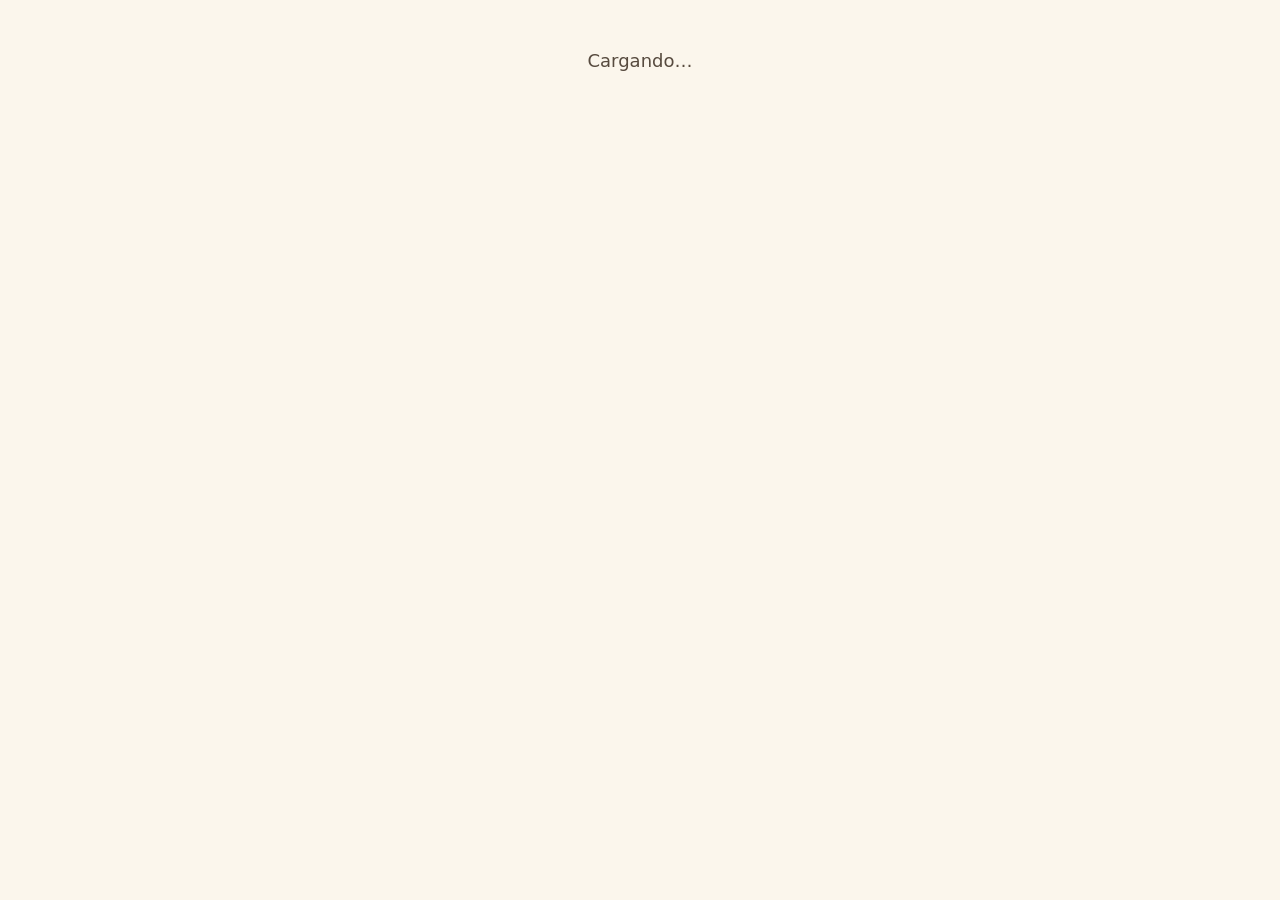
==== index.html @ de21981b "Base de la app: shell, router por hash, IndexedDB, estilos e inicio - index.html con precarga de mód" ====
<!doctype html>
<html lang="es-CL">
  <head>
    <meta charset="utf-8">
    <meta name="viewport" content="width=device-width, initial-scale=1, viewport-fit=cover">
    <title>Mi Negocio</title>
    <meta name="description" content="Anota lo que vendes y gastas, calcula tus precios y mira cuánto te queda. Funciona sin internet.">
    <meta name="theme-color" content="#FBF6EC">
    <meta name="color-scheme" content="light">
    <meta name="mobile-web-app-capable" content="yes">
    <meta name="apple-mobile-web-app-capable" content="yes">
    <meta name="apple-mobile-web-app-title" content="Mi Negocio">
    <link rel="manifest" href="./manifest.webmanifest">
    <link rel="icon" href="./icons/icon-192.png" type="image/png">
    <link rel="apple-touch-icon" href="./icons/apple-touch-icon.png">
    <link rel="stylesheet" href="./css/styles.css">
    <!-- Precarga de módulos: en datos móviles lentos evita ir pidiendo archivo por archivo -->
    <link rel="modulepreload" href="./js/config.js">
    <link rel="modulepreload" href="./js/format.js">
    <link rel="modulepreload" href="./js/db.js">
    <link rel="modulepreload" href="./js/ui.js">
    <link rel="modulepreload" href="./js/backup.js">
    <link rel="modulepreload" href="./js/screens/inicio.js">
    <link rel="modulepreload" href="./js/screens/caja.js">
    <link rel="modulepreload" href="./js/screens/precio.js">
    <link rel="modulepreload" href="./js/screens/ajustes.js">
    <script type="module" src="./js/app.js"></script>
  </head>
  <body>
    <button id="actualizacion" class="actualizacion" type="button" hidden>Hay una versión nueva, toca para actualizar</button>
    <main id="app" class="app">
      <p class="cargando">Cargando…</p>
    </main>
    <div id="avisos" class="avisos" aria-live="polite" aria-atomic="true"></div>
    <noscript>
      <p class="sin-js">Esta app necesita JavaScript. Ábrela en Chrome.</p>
    </noscript>
    <script nomodule>
      document.getElementById('app').innerHTML =
        '<p class="sin-js">Tu navegador es muy antiguo para esta app. Actualiza Chrome desde Play Store y vuelve a abrirla.</p>';
    </script>
  </body>
</html>
---- css/styles.css ----
/* Mi Negocio — estilos.
   Idea visual: una libreta de almacén. Papel crema, tinta oscura, botones gruesos
   que se "hunden" al tocarlos. Letra grande, alto contraste, una columna. */

:root {
  --papel: #fbf6ec;
  --papel-hondo: #f2e9d8;
  --superficie: #ffffff;
  --tinta: #231c14;
  --tinta-suave: #574b3f;
  --linea: #ddd0ba;

  --verde: #1d6a40;
  --verde-hondo: #134c2d;
  --verde-claro: #e1efe5;
  --naranjo: #b3420e;
  --naranjo-hondo: #873109;
  --naranjo-claro: #fbe5d6;
  --mostaza: #f3c24c;
  --mostaza-claro: #fcefcc;
  --peligro: #a3191b;
  --peligro-claro: #fbe3e1;
  --foco: #1747c9;

  --radio: 14px;
  --radio-grande: 22px;
  --borde: 2px solid var(--tinta);
  --sombra: 0 4px 0 var(--tinta);
  --sombra-chica: 0 3px 0 var(--tinta);

  --fuente: system-ui, -apple-system, 'Segoe UI', Roboto, 'Noto Sans', 'Helvetica Neue', sans-serif;
  --gutter: 16px;

  color-scheme: light;
}

/* ---------- Base ---------- */

*,
*::before,
*::after {
  box-sizing: border-box;
}

html {
  -webkit-text-size-adjust: 100%;
  text-size-adjust: 100%;
  background: var(--papel);
}

body {
  margin: 0;
  min-height: 100vh;
  min-height: 100dvh;
  background: var(--papel);
  color: var(--tinta);
  font-family: var(--fuente);
  font-size: 1.125rem; /* 18 px */
  line-height: 1.45;
  -webkit-tap-highlight-color: transparent;
  overflow-x: hidden;
}

h1,
h2,
h3,
p {
  margin: 0;
}

button,
input,
select,
textarea {
  font: inherit;
  color: inherit;
}

button {
  cursor: pointer;
  touch-action: manipulation; /* sin zoom por doble toque */
}

button:disabled {
  cursor: default;
}

a {
  color: inherit;
}

img,
svg {
  display: block;
}

[hidden] {
  display: none !important;
}

:focus-visible {
  outline: 3px solid var(--foco);
  outline-offset: 3px;
}

h1:focus,
h2:focus {
  outline: none;
}

.solo-lector {
  position: absolute !important;
  width: 1px;
  height: 1px;
  overflow: hidden;
  clip: rect(0 0 0 0);
  white-space: nowrap;
}

.numero {
  font-variant-numeric: tabular-nums;
}

.app {
  max-width: 560px;
  margin: 0 auto;
}

/* Espacio al final para que el aviso de abajo nunca tape el último botón */
.vista {
  padding: 0 var(--gutter) calc(100px + env(safe-area-inset-bottom));
}

.cargando,
.sin-js {
  padding: 48px var(--gutter);
  text-align: center;
  color: var(--tinta-suave);
}

.icono {
  display: inline-flex;
  width: 1.4em;
  height: 1.4em;
  flex: none;
}

.icono svg {
  width: 100%;
  height: 100%;
}

/* ---------- Botones ---------- */

.boton {
  display: inline-flex;
  align-items: center;
  justify-content: center;
  gap: 10px;
  min-height: 56px;
  padding: 10px 20px;
  border: var(--borde);
  border-radius: var(--radio);
  background: var(--superficie);
  box-shadow: var(--sombra);
  font-size: 1.125rem;
  font-weight: 700;
  line-height: 1.2;
  text-align: center;
  text-decoration: none;
  transition: transform 80ms ease-out, box-shadow 80ms ease-out;
}

.boton:active:not(:disabled) {
  transform: translateY(3px);
  box-shadow: 0 1px 0 var(--tinta);
}

.boton:disabled {
  opacity: 0.6;
}

/* Algo que ya quedó hecho (ej. "Guardado en tu catálogo"): se lee bien, pero no invita a tocar */
.boton.boton-hecho {
  background: var(--verde-claro);
  color: var(--verde-hondo);
  border-color: var(--verde-hondo);
  box-shadow: none;
  opacity: 1;
}

.boton-bloque {
  display: flex;
  width: 100%;
}

.boton-principal {
  background: var(--verde);
  color: #fff;
}

.boton-secundario {
  background: var(--superficie);
  color: var(--tinta);
}

.boton-mostaza {
  background: var(--mostaza);
  color: var(--tinta);
}

.boton-peligro {
  background: var(--peligro);
  color: #fff;
}

.boton-peligro-suave {
  background: var(--superficie);
  color: var(--peligro);
  border-color: var(--peligro);
  box-shadow: 0 4px 0 var(--peligro);
}

.boton-texto {
  display: inline-flex;
  align-items: center;
  gap: 8px;
  min-height: 48px;
  padding: 8px 4px;
  border: 0;
  background: none;
  font-weight: 700;
  text-decoration: underline;
  text-underline-offset: 4px;
}

.pila-botones {
  display: grid;
  gap: 16px;
  margin-top: 24px;
}

/* ---------- Barra superior ---------- */

.barra {
  position: sticky;
  top: 0;
  z-index: 10;
  display: flex;
  align-items: center;
  gap: 8px;
  min-height: 64px;
  margin: 0 calc(-1 * var(--gutter)) 16px;
  padding: calc(8px + env(safe-area-inset-top)) var(--gutter) 8px;
  background: var(--papel);
  border-bottom: var(--borde);
}

.barra-volver {
  display: inline-flex;
  align-items: center;
  gap: 6px;
  min-height: 48px;
  margin-left: -8px;
  padding: 0 12px 0 8px;
  border: 0;
  border-radius: var(--radio);
  background: none;
  font-weight: 700;
  font-size: 1rem;
}

.barra-volver:active {
  background: rgba(0, 0, 0, 0.08);
}

.barra-titulo {
  flex: 1;
  font-size: 1.375rem;
  font-weight: 800;
  line-height: 1.15;
  text-align: right;
}

.barra-venta {
  background: var(--verde);
  color: #fff;
  border-bottom-color: var(--verde-hondo);
}

.barra-gasto {
  background: var(--naranjo);
  color: #fff;
  border-bottom-color: var(--naranjo-hondo);
}

.barra-venta .barra-volver:active,
.barra-gasto .barra-volver:active {
  background: rgba(255, 255, 255, 0.18);
}

/* ---------- Inicio ---------- */

.inicio-cabecera {
  display: flex;
  align-items: center;
  justify-content: space-between;
  gap: 12px;
  padding: calc(16px + env(safe-area-inset-top)) 0 12px;
}

.inicio-negocio {
  font-size: 1.375rem;
  font-weight: 800;
  line-height: 1.15;
  overflow-wrap: anywhere;
}

.enlace-ajustes {
  display: inline-flex;
  align-items: center;
  gap: 6px;
  min-height: 48px;
  padding: 0 12px;
  border-radius: 999px;
  font-size: 1rem;
  font-weight: 700;
  text-decoration: none;
  color: var(--tinta-suave);
  flex: none;
}

.enlace-ajustes:active {
  background: var(--papel-hondo);
}

.saldo {
  margin-top: 4px;
  padding: 20px 22px 22px;
  border-radius: var(--radio-grande);
  background: var(--tinta);
  color: var(--papel);
}

.saldo-etiqueta {
  font-size: 1.125rem;
  font-weight: 600;
}

.saldo-monto {
  font-size: clamp(2.5rem, 12vw, 3.25rem);
  font-weight: 800;
  line-height: 1.1;
  letter-spacing: -0.01em;
  overflow-wrap: anywhere;
}

.saldo-monto.negativo {
  color: #ffb894;
}

.saldo-detalle {
  margin-top: 6px;
  font-size: 1rem;
  color: #e9dfcd;
}

.tarjetas {
  display: grid;
  gap: 16px;
  margin-top: 24px;
}

.tarjeta {
  display: grid;
  grid-template-columns: 64px 1fr;
  align-items: center;
  gap: 16px;
  min-height: 112px;
  padding: 18px 20px;
  border: var(--borde);
  border-radius: var(--radio-grande);
  background: var(--superficie);
  box-shadow: var(--sombra);
  text-decoration: none;
  transition: transform 80ms ease-out, box-shadow 80ms ease-out;
}

.tarjeta:active {
  transform: translateY(3px);
  box-shadow: 0 1px 0 var(--tinta);
}

.tarjeta-icono {
  display: grid;
  place-items: center;
  width: 64px;
  height: 64px;
  border-radius: 50%;
  border: var(--borde);
  font-size: 1.6rem;
}

.tarjeta-caja .tarjeta-icono {
  background: var(--verde-claro);
  color: var(--verde-hondo);
}

.tarjeta-precio .tarjeta-icono {
  background: var(--mostaza);
  color: var(--tinta);
}

.tarjeta-titulo {
  display: block;
  font-size: 1.5rem;
  font-weight: 800;
  line-height: 1.15;
}

.tarjeta-texto {
  display: block;
  margin-top: 4px;
  font-size: 1rem;
  color: var(--tinta-suave);
}

/* Avisos dentro de la pantalla (no interrumpen) */
.nota {
  display: flex;
  gap: 12px;
  align-items: flex-start;
  margin-top: 16px;
  padding: 14px 16px;
  border: var(--borde);
  border-radius: var(--radio);
  background: var(--mostaza-claro);
}

.nota .icono {
  margin-top: 2px;
}

.nota-cuerpo {
  flex: 1;
  display: grid;
  gap: 10px;
}

.nota-cuerpo .boton {
  justify-self: start;
  min-height: 48px;
  box-shadow: var(--sombra-chica);
}

.nota-suave {
  border-style: dashed;
  border-color: var(--tinta-suave);
  background: transparent;
}

/* ---------- Bienvenida ---------- */

.bienvenida {
  padding-top: calc(28px + env(safe-area-inset-top));
}

.bienvenida-dibujo {
  width: 112px;
  height: 112px;
  margin-bottom: 20px;
}

.bienvenida h1 {
  font-size: 2rem;
  font-weight: 800;
  line-height: 1.1;
}

.bienvenida-intro {
  margin-top: 10px;
  color: var(--tinta-suave);
}

.bienvenida form {
  margin-top: 28px;
}

/* ---------- Formularios ---------- */

.campo {
  display: grid;
  gap: 8px;
  margin-top: 20px;
}

.campo:first-child {
  margin-top: 0;
}

.campo-etiqueta {
  font-size: 1.125rem;
  font-weight: 700;
  line-height: 1.25;
}

.campo-opcional {
  font-weight: 400;
  color: var(--tinta-suave);
}

.campo-ayuda {
  font-size: 1rem;
  color: var(--tinta-suave);
}

.entrada {
  width: 100%;
  min-height: 56px;
  padding: 10px 14px;
  border: var(--borde);
  border-radius: var(--radio);
  background: var(--superficie);
  font-size: 1.125rem;
}

.entrada::placeholder {
  color: #8a7c6c;
}

.entrada:focus {
  outline: 3px solid var(--foco);
  outline-offset: 1px;
}

.entrada[aria-invalid='true'] {
  border-color: var(--peligro);
  background: var(--peligro-claro);
}

.con-prefijo {
  display: grid;
  grid-template-columns: auto 1fr;
}

.prefijo {
  display: grid;
  place-items: center;
  min-width: 64px;
  padding: 0 12px;
  border: var(--borde);
  border-right: 0;
  border-radius: var(--radio) 0 0 var(--radio);
  background: var(--papel-hondo);
  font-weight: 700;
}

.con-prefijo .entrada {
  border-radius: 0 var(--radio) var(--radio) 0;
}

.error {
  display: flex;
  gap: 8px;
  align-items: flex-start;
  padding: 10px 12px;
  border-radius: var(--radio);
  background: var(--peligro-claro);
  color: var(--peligro);
  font-weight: 700;
}

.error:empty {
  display: none;
}

/* ---------- Mi caja ---------- */

.selector-dia {
  display: grid;
  grid-template-columns: 56px 1fr 56px;
  align-items: center;
  gap: 8px;
}

.selector-dia-boton {
  display: grid;
  place-items: center;
  width: 56px;
  height: 56px;
  border: var(--borde);
  border-radius: 50%;
  background: var(--superficie);
  box-shadow: var(--sombra-chica);
  font-size: 1.2rem;
}

.selector-dia-boton:active:not(:disabled) {
  transform: translateY(2px);
  box-shadow: 0 1px 0 var(--tinta);
}

.selector-dia-boton:disabled {
  border-color: var(--linea);
  box-shadow: none;
  color: var(--linea);
}

.selector-dia-texto {
  text-align: center;
  line-height: 1.2;
}

.selector-dia-nombre {
  display: block;
  font-size: 1.375rem;
  font-weight: 800;
}

.selector-dia-fecha {
  display: block;
  font-size: 1rem;
  color: var(--tinta-suave);
}

.otro-dia {
  justify-content: space-between;
  align-items: center;
}

.botones-caja {
  display: grid;
  grid-template-columns: 1fr 1fr;
  gap: 14px;
  margin-top: 18px;
}

.boton-grande {
  display: flex;
  flex-direction: column;
  align-items: center;
  justify-content: center;
  gap: 8px;
  min-height: 136px;
  padding: 16px 8px;
  border: var(--borde);
  border-radius: var(--radio-grande);
  box-shadow: var(--sombra);
  color: #fff;
  font-size: 1.75rem;
  font-weight: 900;
  letter-spacing: 0.02em;
  text-transform: uppercase;
  text-decoration: none;
  transition: transform 80ms ease-out, box-shadow 80ms ease-out;
}

.boton-grande:active {
  transform: translateY(3px);
  box-shadow: 0 1px 0 var(--tinta);
}

.boton-grande .icono {
  width: 52px;
  height: 52px;
  padding: 8px;
  border-radius: 50%;
  background: rgba(255, 255, 255, 0.2);
}

.boton-vendi {
  background: var(--verde);
}

.boton-gaste {
  background: var(--naranjo);
}

.resumen {
  display: grid;
  grid-template-columns: 1fr 1fr;
  gap: 0;
  margin-top: 22px;
  border: var(--borde);
  border-radius: var(--radio-grande);
  background: var(--superficie);
  overflow: hidden;
}

.resumen-item {
  padding: 12px 16px;
}

.resumen-item + .resumen-item {
  border-left: 2px dashed var(--linea);
}

.resumen-etiqueta {
  display: block;
  font-size: 1rem;
  color: var(--tinta-suave);
}

.resumen-monto {
  display: block;
  font-size: 1.375rem;
  font-weight: 800;
  overflow-wrap: anywhere;
}

.resumen-entro .resumen-monto {
  color: var(--verde);
}

.resumen-salio .resumen-monto {
  color: var(--naranjo);
}

.resumen-quedo {
  grid-column: 1 / -1;
  display: flex;
  align-items: baseline;
  justify-content: space-between;
  flex-wrap: wrap;
  gap: 4px 12px;
  border-top: var(--borde);
  border-left: 0 !important;
  background: var(--mostaza-claro);
}

.resumen-quedo .resumen-etiqueta {
  font-size: 1.125rem;
  font-weight: 800;
  color: var(--tinta);
}

.resumen-quedo .resumen-monto {
  font-size: 2rem;
}

.resumen-quedo.negativo .resumen-monto {
  color: var(--peligro);
}

.resumen-nota {
  flex-basis: 100%;
  font-size: 1rem;
  color: var(--peligro);
  font-weight: 700;
}

.seccion-titulo {
  margin-top: 28px;
  font-size: 1.25rem;
  font-weight: 800;
}

/* Lista tipo libreta: líneas punteadas como cuaderno de almacén */
.movimientos {
  list-style: none;
  margin: 8px 0 0;
  padding: 0;
  border-top: var(--borde);
}

.movimientos li {
  border-bottom: 2px dashed var(--linea);
}

.mov {
  display: grid;
  grid-template-columns: 40px 1fr auto;
  align-items: center;
  gap: 12px;
  width: 100%;
  min-height: 68px;
  padding: 10px 4px;
  border: 0;
  background: none;
  color: inherit;
  text-align: left;
  text-decoration: none;
}

.mov:active {
  background: var(--papel-hondo);
}

.mov-signo {
  display: grid;
  place-items: center;
  width: 40px;
  height: 40px;
  border-radius: 50%;
  font-size: 1rem;
}

.mov-venta .mov-signo {
  background: var(--verde-claro);
  color: var(--verde-hondo);
}

.mov-gasto .mov-signo {
  background: var(--naranjo-claro);
  color: var(--naranjo-hondo);
}

.mov-concepto {
  display: block;
  font-weight: 700;
  line-height: 1.25;
  overflow-wrap: anywhere;
}

.mov-detalle {
  display: block;
  font-size: 0.9375rem;
  color: var(--tinta-suave);
}

.mov-monto {
  font-size: 1.25rem;
  font-weight: 800;
  text-align: right;
  white-space: nowrap;
}

.mov-venta .mov-monto {
  color: var(--verde);
}

.mov-gasto .mov-monto {
  color: var(--naranjo);
}

.vacio {
  margin-top: 8px;
  padding: 22px 16px;
  border: 2px dashed var(--linea);
  border-radius: var(--radio);
  text-align: center;
  color: var(--tinta-suave);
}

.pista {
  margin-top: 10px;
  font-size: 1rem;
  color: var(--tinta-suave);
}

.pie-legal {
  display: flex;
  gap: 10px;
  align-items: flex-start;
  margin-top: 32px;
  padding-top: 16px;
  border-top: 2px solid var(--linea);
  font-size: 1rem;
  color: var(--tinta-suave);
}

/* ---------- Anotar (Vendí / Gasté) ---------- */

.formulario-monto {
  display: grid;
  gap: 14px;
}

.dia-anotacion {
  display: flex;
  gap: 8px;
  align-items: center;
  padding: 10px 14px;
  border-radius: var(--radio);
  background: var(--mostaza-claro);
  border: 2px dashed var(--tinta-suave);
  font-weight: 700;
}

.pantalla-monto {
  display: flex;
  align-items: center;
  gap: 8px;
  min-height: 84px;
  padding: 10px 12px 10px 18px;
  border: var(--borde);
  border-radius: var(--radio-grande);
  background: var(--superficie);
}

.pantalla-monto output {
  flex: 1;
  font-size: 3rem;
  font-weight: 800;
  line-height: 1.1;
  text-align: right;
  font-variant-numeric: tabular-nums;
  overflow-wrap: anywhere;
}

.pantalla-monto.largo output {
  font-size: 2.25rem;
}

.pantalla-monto.vacia output {
  color: #a3968a;
}

.error-monto {
  display: none;
}

.pantalla-monto.con-error {
  border-color: var(--peligro);
  background: var(--peligro-claro);
}

.pantalla-monto.con-error output {
  display: none;
}

.pantalla-monto.con-error .error-monto {
  display: flex;
  flex: 1;
  gap: 8px;
  align-items: flex-start;
  color: var(--peligro);
  font-weight: 700;
  font-size: 1rem;
  line-height: 1.3;
}

.formulario-monto .campo {
  margin-top: 0;
}

.limpiar-monto {
  display: grid;
  place-items: center;
  width: 48px;
  height: 48px;
  border: 0;
  border-radius: 50%;
  background: var(--papel-hondo);
}

.sugerencias {
  display: flex;
  gap: 8px;
  overflow-x: auto;
  margin: 0 calc(-1 * var(--gutter));
  padding: 2px var(--gutter) 6px;
  scrollbar-width: none;
}

.sugerencias::-webkit-scrollbar {
  display: none;
}

.chip {
  flex: none;
  min-height: 48px;
  padding: 8px 16px;
  border: var(--borde);
  border-radius: 999px;
  background: var(--superficie);
  font-size: 1rem;
  font-weight: 600;
  white-space: nowrap;
}

.chip[aria-pressed='true'] {
  background: var(--tinta);
  color: var(--papel);
}

.chip-precio {
  font-weight: 400;
}

.teclado {
  display: grid;
  grid-template-columns: repeat(3, 1fr);
  gap: 10px;
}

.tecla {
  display: grid;
  place-items: center;
  min-height: 60px;
  border: var(--borde);
  border-radius: var(--radio);
  background: var(--superficie);
  box-shadow: var(--sombra-chica);
  font-size: 1.75rem;
  font-weight: 700;
  font-variant-numeric: tabular-nums;
  transition: transform 60ms ease-out, box-shadow 60ms ease-out;
}

.tecla:active {
  transform: translateY(2px);
  box-shadow: 0 1px 0 var(--tinta);
  background: var(--papel-hondo);
}

.tecla-borrar {
  background: var(--papel-hondo);
}

.tecla-borrar .icono {
  width: 34px;
  height: 34px;
}

.acciones-fijas {
  position: sticky;
  bottom: 0;
  z-index: 5;
  display: grid;
  gap: 12px;
  margin: 4px calc(-1 * var(--gutter)) 0;
  padding: 12px var(--gutter) calc(12px + env(safe-area-inset-bottom));
  background: linear-gradient(to bottom, rgba(251, 246, 236, 0), var(--papel) 14px);
}

.boton-guardar {
  min-height: 64px;
  font-size: 1.375rem;
}

.formulario-gasto .boton-guardar {
  background: var(--naranjo);
}

/* Pantallas cortas: el teclado se achica para que "Guardar" quede a la vista */
@media (max-height: 700px) {
  .tecla {
    min-height: 52px;
  }
  .pantalla-monto {
    min-height: 72px;
  }
  .pantalla-monto output {
    font-size: 2.5rem;
  }
  .formulario-monto {
    gap: 10px;
  }
}

/* ---------- ¿Cuánto cobro? ---------- */

.progreso {
  display: flex;
  align-items: center;
  gap: 12px;
  font-size: 1rem;
  font-weight: 700;
  color: var(--tinta-suave);
}

.progreso-puntos {
  display: flex;
  gap: 6px;
}

.progreso-punto {
  width: 28px;
  height: 8px;
  border-radius: 4px;
  background: var(--linea);
}

.progreso-punto.hecho {
  background: var(--tinta);
}

.pregunta {
  margin-top: 18px;
  font-size: 1.75rem;
  font-weight: 800;
  line-height: 1.15;
}

.pregunta-ayuda {
  margin-top: 8px;
  color: var(--tinta-suave);
}

.paso-cuerpo {
  margin-top: 20px;
}

.material {
  display: grid;
  gap: 10px;
  padding: 14px;
  border: var(--borde);
  border-radius: var(--radio-grande);
  background: var(--superficie);
}

.material + .material {
  margin-top: 12px;
}

.material-cabecera {
  display: flex;
  align-items: center;
  justify-content: space-between;
  min-height: 32px;
  font-weight: 800;
  color: var(--tinta-suave);
  font-size: 1rem;
}

.material-quitar {
  display: inline-flex;
  align-items: center;
  gap: 4px;
  min-height: 44px;
  margin: -8px -6px -8px 0;
  padding: 0 10px;
  border: 0;
  border-radius: var(--radio);
  background: none;
  color: var(--peligro);
  font-size: 1rem;
  font-weight: 700;
}

.material-fila {
  display: grid;
  grid-template-columns: 84px 1fr;
  align-items: center;
  gap: 10px;
}

.material-fila label {
  font-weight: 700;
}

.total-materiales {
  display: flex;
  justify-content: space-between;
  align-items: baseline;
  gap: 12px;
  margin-top: 16px;
  padding: 12px 16px;
  border-radius: var(--radio);
  background: var(--papel-hondo);
  font-weight: 700;
}

.total-materiales .numero {
  font-size: 1.5rem;
  font-weight: 800;
}

.contador {
  display: grid;
  grid-template-columns: 72px 1fr 72px;
  gap: 12px;
  align-items: center;
}

.contador .entrada {
  min-height: 72px;
  font-size: 2.25rem;
  font-weight: 800;
  text-align: center;
}

.contador-boton {
  display: grid;
  place-items: center;
  height: 72px;
  border: var(--borde);
  border-radius: var(--radio);
  background: var(--superficie);
  box-shadow: var(--sombra-chica);
  font-size: 1.6rem;
}

.contador-boton:active:not(:disabled) {
  transform: translateY(2px);
  box-shadow: 0 1px 0 var(--tinta);
}

.contador-boton:disabled {
  border-color: var(--linea);
  box-shadow: none;
  color: var(--linea);
}

.opciones-ganancia {
  display: grid;
  gap: 14px;
}

.opcion-ganancia {
  display: grid;
  grid-template-columns: 1fr auto;
  align-items: center;
  gap: 4px 12px;
  min-height: 80px;
  padding: 14px 18px;
  border: var(--borde);
  border-radius: var(--radio-grande);
  background: var(--superficie);
  box-shadow: var(--sombra);
  text-align: left;
}

.opcion-ganancia:active {
  transform: translateY(3px);
  box-shadow: 0 1px 0 var(--tinta);
}

.opcion-ganancia[aria-pressed='true'] {
  background: var(--mostaza-claro);
}

.opcion-nombre {
  font-size: 1.5rem;
  font-weight: 800;
  line-height: 1.1;
}

.opcion-porcentaje {
  font-size: 1rem;
  font-weight: 600;
  color: var(--tinta-suave);
}

.opcion-precio {
  grid-row: span 2;
  text-align: right;
  font-size: 1rem;
  color: var(--tinta-suave);
  line-height: 1.2;
}

.opcion-precio strong {
  display: block;
  font-size: 1.375rem;
  color: var(--tinta);
}

.otro-porcentaje {
  display: grid;
  grid-template-columns: 1fr auto;
  gap: 12px;
  align-items: end;
  margin-top: 4px;
}

.resultado {
  margin-top: 8px;
  padding: 22px 22px 20px;
  border: var(--borde);
  border-radius: var(--radio-grande);
  background: var(--mostaza);
  box-shadow: var(--sombra);
  text-align: center;
}

.resultado-producto {
  font-size: 1.125rem;
  font-weight: 700;
  overflow-wrap: anywhere;
}

.resultado-cobra {
  margin-top: 4px;
  font-size: 1.5rem;
  font-weight: 800;
}

.resultado-precio {
  display: block;
  font-size: clamp(3rem, 15vw, 4rem);
  font-weight: 900;
  line-height: 1;
  letter-spacing: -0.02em;
  overflow-wrap: anywhere;
}

.resultado-unidad {
  margin-top: 6px;
  font-size: 1.125rem;
  font-weight: 600;
}

.resultado-partes {
  display: grid;
  grid-template-columns: 1fr 1fr;
  margin-top: 16px;
  border: var(--borde);
  border-radius: var(--radio);
  background: var(--superficie);
  overflow: hidden;
}

.resultado-partes > div {
  padding: 10px 8px;
}

.resultado-partes > div + div {
  border-left: 2px dashed var(--linea);
}

.resultado-partes strong {
  display: block;
  font-size: 1.375rem;
}

.resultado-partes span {
  font-size: 0.9375rem;
  color: var(--tinta-suave);
}

.explicacion {
  margin: 12px 0 0;
  padding: 0 0 0 1.4em;
  display: grid;
  gap: 8px;
}

.explicacion li::marker {
  font-weight: 800;
}

.ganancia-total {
  margin-top: 16px;
  padding: 12px 16px;
  border-radius: var(--radio);
  background: var(--verde-claro);
  color: var(--verde-hondo);
  font-weight: 700;
}

/* ---------- Ajustes ---------- */

.seccion {
  margin-top: 32px;
}

.seccion:first-of-type {
  margin-top: 8px;
}

.seccion > h2 {
  display: flex;
  align-items: center;
  gap: 10px;
  margin-bottom: 12px;
  font-size: 1.375rem;
  font-weight: 800;
}

.tarjeta-seccion {
  padding: 18px;
  border: var(--borde);
  border-radius: var(--radio-grande);
  background: var(--superficie);
}

.texto-privacidad {
  padding: 14px 16px;
  border-radius: var(--radio);
  background: var(--papel-hondo);
}

.estado-respaldo {
  margin-top: 14px;
  font-weight: 700;
}

.estado-respaldo.atrasado {
  color: var(--peligro);
}

details.instrucciones {
  border: var(--borde);
  border-radius: var(--radio);
  background: var(--superficie);
}

details.instrucciones + details.instrucciones {
  margin-top: 12px;
}

details.instrucciones summary {
  display: flex;
  align-items: center;
  justify-content: space-between;
  min-height: 56px;
  padding: 8px 16px;
  font-weight: 800;
  cursor: pointer;
  list-style: none;
}

details.instrucciones summary::-webkit-details-marker {
  display: none;
}

details.instrucciones summary::after {
  content: '+';
  font-size: 1.5rem;
  line-height: 1;
}

details.instrucciones[open] summary::after {
  content: '−';
}

.pasos-instalar {
  margin: 0;
  padding: 0 16px 16px 40px;
  display: grid;
  gap: 12px;
}

.pasos-instalar .icono-en-linea {
  display: inline-flex;
  vertical-align: middle;
  width: 32px;
  height: 32px;
  padding: 4px;
  margin: 0 2px;
  border: 2px solid var(--tinta);
  border-radius: 8px;
  background: var(--papel);
}

.zona-peligro {
  border-color: var(--peligro);
}

.version {
  margin-top: 32px;
  text-align: center;
  font-size: 1rem;
  color: var(--tinta-suave);
}

/* ---------- Avisos abajo (toast) ---------- */

.avisos {
  position: fixed;
  left: 0;
  right: 0;
  bottom: calc(16px + env(safe-area-inset-bottom));
  z-index: 40;
  display: flex;
  justify-content: center;
  padding: 0 var(--gutter);
  pointer-events: none;
}

.aviso {
  position: relative;
  display: flex;
  align-items: center;
  gap: 12px;
  width: 100%;
  max-width: 528px;
  min-height: 60px;
  padding: 10px 10px 10px 18px;
  border-radius: var(--radio);
  background: var(--tinta);
  color: var(--papel);
  font-weight: 700;
  box-shadow: 0 6px 20px rgba(35, 28, 20, 0.3);
  pointer-events: auto;
  overflow: hidden;
  animation: aparecer 160ms ease-out;
}

.aviso-texto {
  flex: 1;
}

.aviso-accion {
  min-height: 48px;
  padding: 0 18px;
  border: 0;
  border-radius: 10px;
  background: var(--mostaza);
  color: var(--tinta);
  font-weight: 800;
}

/* Barrita que muestra cuánto tiempo queda para deshacer */
.aviso-con-accion::after {
  content: '';
  position: absolute;
  left: 0;
  bottom: 0;
  height: 4px;
  width: 100%;
  background: var(--mostaza);
  transform-origin: left;
  animation: consumir var(--duracion) linear forwards;
}

@keyframes aparecer {
  from {
    transform: translateY(12px);
    opacity: 0;
  }
}

@keyframes consumir {
  to {
    transform: scaleX(0);
  }
}

/* ---------- Diálogo ---------- */

.dialogo {
  width: min(100% - 32px, 420px);
  padding: 24px;
  border: var(--borde);
  border-radius: var(--radio-grande);
  background: var(--papel);
  color: var(--tinta);
  box-shadow: var(--sombra);
}

.dialogo::backdrop {
  background: rgba(35, 28, 20, 0.6);
}

.dialogo-titulo {
  font-size: 1.5rem;
  font-weight: 800;
  line-height: 1.2;
}

.dialogo-texto {
  margin-top: 10px;
}

.dialogo-botones {
  display: grid;
  gap: 14px;
  margin-top: 22px;
}

/* ---------- Versión nueva ---------- */

.actualizacion {
  display: block;
  width: 100%;
  min-height: 56px;
  padding: calc(10px + env(safe-area-inset-top)) var(--gutter) 10px;
  border: 0;
  border-bottom: var(--borde);
  background: var(--mostaza);
  font-weight: 800;
  text-decoration: underline;
}

/* ---------- Error ---------- */

.pantalla-error {
  display: grid;
  gap: 16px;
  padding-top: 48px;
  text-align: center;
}

.pantalla-error h1 {
  font-size: 2rem;
}

/* ---------- Movimiento reducido ---------- */

@media (prefers-reduced-motion: reduce) {
  *,
  *::before,
  *::after {
    animation: none !important;
    transition: none !important;
  }
  .aviso-con-accion::after {
    display: none;
  }
}
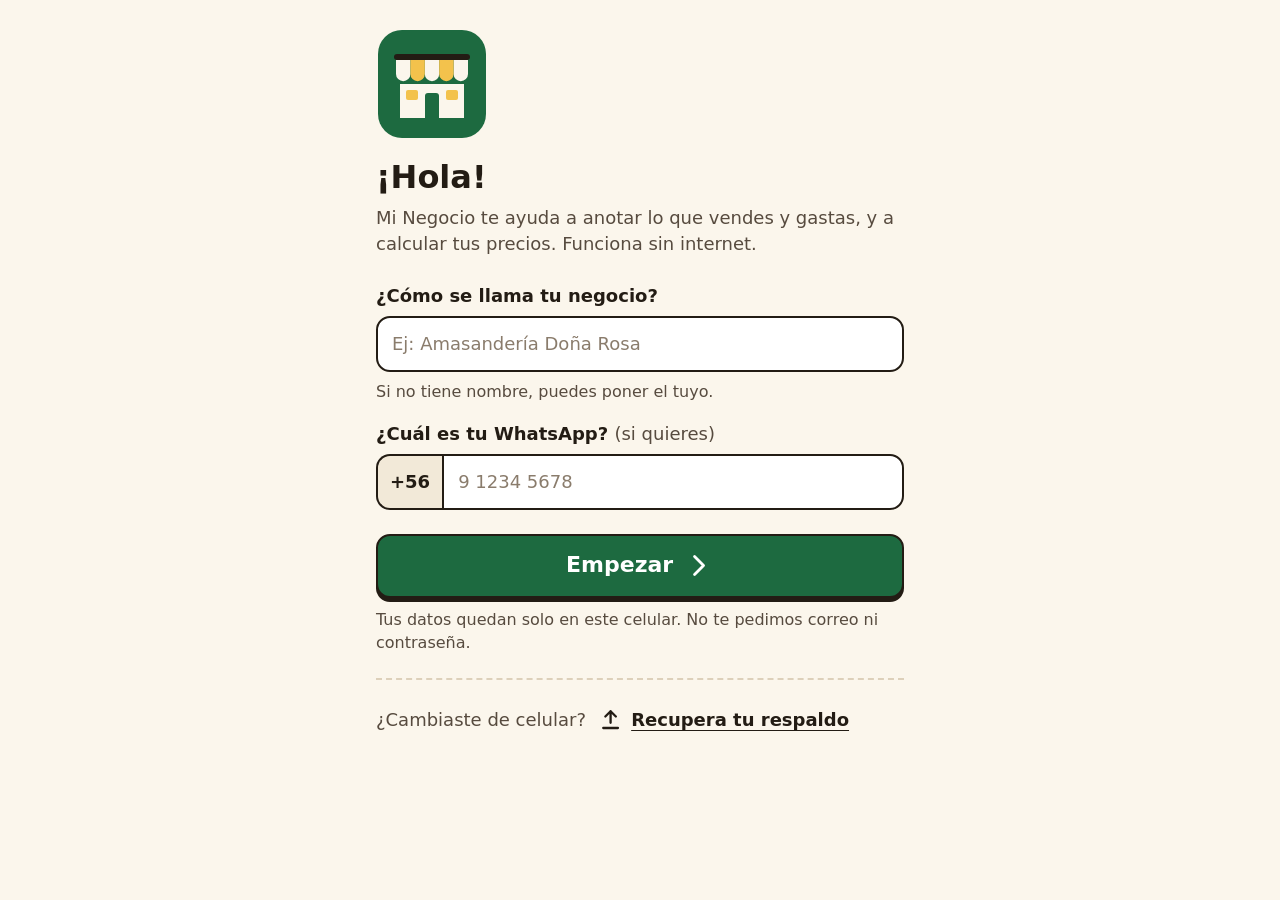
==== commit 38beb3cb: "Fase 4: cartilla de una página y versión 1.3.0 - cartilla.html y cartilla.pdf: hoja carta con QR par" ====
--- a/index.html
+++ b/index.html
@@ -20,9 +20,14 @@
     <link rel="modulepreload" href="./js/db.js">
     <link rel="modulepreload" href="./js/ui.js">
     <link rel="modulepreload" href="./js/backup.js">
+    <link rel="modulepreload" href="./js/whatsapp.js">
+    <link rel="modulepreload" href="./js/qr.js">
     <link rel="modulepreload" href="./js/screens/inicio.js">
     <link rel="modulepreload" href="./js/screens/caja.js">
     <link rel="modulepreload" href="./js/screens/precio.js">
+    <link rel="modulepreload" href="./js/screens/catalogo.js">
+    <link rel="modulepreload" href="./js/screens/semana.js">
+    <link rel="modulepreload" href="./js/screens/subsistencia.js">
     <link rel="modulepreload" href="./js/screens/ajustes.js">
     <script type="module" src="./js/app.js"></script>
   </head>
--- a/css/styles.css
+++ b/css/styles.css
@@ -365,19 +365,47 @@
   color: #e9dfcd;
 }
 
+.saldo-mes {
+  margin-top: 16px;
+  padding-top: 14px;
+  border-top: 1px solid rgba(251, 246, 236, 0.3);
+}
+
+.saldo-mes-fila {
+  display: flex;
+  flex-wrap: wrap;
+  align-items: baseline;
+  justify-content: space-between;
+  gap: 2px 12px;
+  font-size: 1.125rem;
+  font-weight: 600;
+}
+
+.saldo-mes-monto {
+  font-size: 1.625rem;
+  font-weight: 800;
+  overflow-wrap: anywhere;
+}
+
+.saldo-mes-monto.negativo {
+  color: #ffb894;
+}
+
+/* Cuatro tarjetas en grilla de 2 x 2 para que todo quepa sin bajar */
 .tarjetas {
   display: grid;
-  gap: 16px;
-  margin-top: 24px;
+  grid-template-columns: 1fr 1fr;
+  gap: 14px;
+  margin-top: 20px;
 }
 
 .tarjeta {
-  display: grid;
-  grid-template-columns: 64px 1fr;
-  align-items: center;
-  gap: 16px;
-  min-height: 112px;
-  padding: 18px 20px;
+  display: flex;
+  flex-direction: column;
+  align-items: flex-start;
+  gap: 8px;
+  min-height: 140px;
+  padding: 14px;
   border: var(--borde);
   border-radius: var(--radio-grande);
   background: var(--superficie);
@@ -394,11 +422,12 @@
 .tarjeta-icono {
   display: grid;
   place-items: center;
-  width: 64px;
-  height: 64px;
+  width: 52px;
+  height: 52px;
   border-radius: 50%;
   border: var(--borde);
-  font-size: 1.6rem;
+  font-size: 1.4rem;
+  flex: none;
 }
 
 .tarjeta-caja .tarjeta-icono {
@@ -411,9 +440,19 @@
   color: var(--tinta);
 }
 
+.tarjeta-catalogo .tarjeta-icono {
+  background: var(--naranjo-claro);
+  color: var(--naranjo-hondo);
+}
+
+.tarjeta-semana .tarjeta-icono {
+  background: #e2e8f8;
+  color: #1a3a8f;
+}
+
 .tarjeta-titulo {
   display: block;
-  font-size: 1.5rem;
+  font-size: 1.25rem;
   font-weight: 800;
   line-height: 1.15;
 }
@@ -421,8 +460,16 @@
 .tarjeta-texto {
   display: block;
   margin-top: 4px;
-  font-size: 1rem;
-  color: var(--tinta-suave);
+  font-size: 0.9375rem;
+  line-height: 1.3;
+  color: var(--tinta-suave);
+}
+
+/* Celulares muy angostos o con letra muy grande: una columna */
+@media (max-width: 330px) {
+  .tarjetas {
+    grid-template-columns: 1fr;
+  }
 }
 
 /* Avisos dentro de la pantalla (no interrumpen) */
@@ -484,6 +531,21 @@
 
 .bienvenida form {
   margin-top: 28px;
+}
+
+.recuperar-bienvenida {
+  display: flex;
+  flex-wrap: wrap;
+  align-items: center;
+  column-gap: 8px;
+  margin-top: 24px;
+  padding-top: 16px;
+  border-top: 2px dashed var(--linea);
+  color: var(--tinta-suave);
+}
+
+.recuperar-bienvenida .boton-texto {
+  color: var(--tinta);
 }
 
 /* ---------- Formularios ---------- */
@@ -903,7 +965,7 @@
 }
 
 .pantalla-monto.vacia output {
-  color: #a3968a;
+  color: #8a7c6c;
 }
 
 .error-monto {
@@ -1119,8 +1181,8 @@
   display: inline-flex;
   align-items: center;
   gap: 4px;
-  min-height: 44px;
-  margin: -8px -6px -8px 0;
+  min-height: 48px;
+  margin: -10px -6px -10px 0;
   padding: 0 10px;
   border: 0;
   border-radius: var(--radio);
@@ -1218,7 +1280,8 @@
   box-shadow: 0 1px 0 var(--tinta);
 }
 
-.opcion-ganancia[aria-pressed='true'] {
+.opcion-ganancia[aria-pressed='true'],
+.opcion-ganancia.elegida {
   background: var(--mostaza-claro);
 }
 
@@ -1228,9 +1291,16 @@
   line-height: 1.1;
 }
 
-.opcion-porcentaje {
+.opcion-pct {
+  font-size: 1rem;
+  font-weight: 700;
+  color: var(--tinta-suave);
+}
+
+.opcion-detalle {
   font-size: 1rem;
   font-weight: 600;
+  line-height: 1.3;
   color: var(--tinta-suave);
 }
 
@@ -1248,12 +1318,41 @@
   color: var(--tinta);
 }
 
-.otro-porcentaje {
-  display: grid;
-  grid-template-columns: 1fr auto;
-  gap: 12px;
-  align-items: end;
-  margin-top: 4px;
+.opcion-precio .icono {
+  width: 32px;
+  height: 32px;
+  margin-left: auto;
+}
+
+/* "Pongo yo el precio" */
+.precio-propio {
+  display: grid;
+  gap: 14px;
+  padding: 18px;
+  border: 2px dashed var(--tinta-suave);
+  border-radius: var(--radio-grande);
+  background: var(--superficie);
+}
+
+.vista-previa {
+  font-size: 1.125rem;
+  font-weight: 700;
+  color: var(--tinta-suave);
+}
+
+.vista-previa.gana {
+  color: var(--verde);
+}
+
+.vista-previa.pierde {
+  color: var(--peligro);
+}
+
+.nota-peligro {
+  border-color: var(--peligro);
+  background: var(--peligro-claro);
+  color: var(--peligro);
+  font-weight: 700;
 }
 
 .resultado {
@@ -1321,6 +1420,10 @@
   color: var(--tinta-suave);
 }
 
+.resultado-partes .pierde strong {
+  color: var(--peligro);
+}
+
 .explicacion {
   margin: 12px 0 0;
   padding: 0 0 0 1.4em;
@@ -1339,6 +1442,11 @@
   background: var(--verde-claro);
   color: var(--verde-hondo);
   font-weight: 700;
+}
+
+.ganancia-total.pierde {
+  background: var(--peligro-claro);
+  color: var(--peligro);
 }
 
 /* ---------- Ajustes ---------- */
@@ -1445,6 +1553,579 @@
   text-align: center;
   font-size: 1rem;
   color: var(--tinta-suave);
+}
+
+/* ---------- Mi catálogo ---------- */
+
+.pila-botones.pila-arriba {
+  margin-top: 4px;
+}
+
+.titulo-con-accion {
+  display: flex;
+  align-items: center;
+  justify-content: space-between;
+  gap: 12px;
+  margin-top: 24px;
+}
+
+.titulo-con-accion .seccion-titulo {
+  margin-top: 0;
+}
+
+.productos {
+  list-style: none;
+  margin: 8px 0 0;
+  padding: 0;
+  border-top: var(--borde);
+}
+
+.productos li {
+  border-bottom: 2px dashed var(--linea);
+}
+
+.producto {
+  display: grid;
+  grid-template-columns: 56px 1fr auto;
+  align-items: center;
+  gap: 12px;
+  min-height: 76px;
+  padding: 10px 4px;
+  color: inherit;
+  text-decoration: none;
+}
+
+.producto:active {
+  background: var(--papel-hondo);
+}
+
+.producto-foto {
+  width: 56px;
+  height: 56px;
+  border: 2px solid var(--linea);
+  border-radius: 12px;
+  background: var(--papel-hondo);
+  object-fit: cover;
+}
+
+.producto-foto.sin-foto {
+  display: grid;
+  place-items: center;
+  color: var(--tinta-suave);
+}
+
+.producto-foto-chica {
+  width: 48px;
+  height: 48px;
+}
+
+.producto-nombre {
+  font-weight: 700;
+  line-height: 1.25;
+  overflow-wrap: anywhere;
+}
+
+.producto-precio {
+  font-size: 1.25rem;
+  font-weight: 800;
+  white-space: nowrap;
+}
+
+.vacio-grande {
+  display: grid;
+  justify-items: center;
+  gap: 8px;
+  padding: 28px 16px;
+}
+
+.vacio-grande .icono {
+  width: 48px;
+  height: 48px;
+}
+
+/* Foto del producto */
+.zona-foto {
+  margin-bottom: 20px;
+}
+
+.agregar-foto {
+  display: flex;
+  flex-direction: column;
+  align-items: center;
+  justify-content: center;
+  gap: 8px;
+  width: 100%;
+  min-height: 120px;
+  border: 2px dashed var(--tinta-suave);
+  border-radius: var(--radio-grande);
+  background: var(--superficie);
+  font-weight: 700;
+}
+
+.agregar-foto .icono {
+  width: 40px;
+  height: 40px;
+}
+
+.foto-grande {
+  width: 100%;
+  max-height: 260px;
+  border: var(--borde);
+  border-radius: var(--radio-grande);
+  object-fit: cover;
+}
+
+.foto-botones {
+  display: flex;
+  flex-wrap: wrap;
+  align-items: center;
+  gap: 12px;
+  margin-top: 12px;
+}
+
+.foto-botones .boton,
+.campo > .boton {
+  justify-self: start;
+  min-height: 48px;
+  box-shadow: var(--sombra-chica);
+}
+
+.foto-cargando {
+  display: flex;
+  align-items: center;
+  justify-content: center;
+  gap: 10px;
+  min-height: 120px;
+  border: 2px dashed var(--linea);
+  border-radius: var(--radio-grande);
+  color: var(--tinta-suave);
+  font-weight: 700;
+}
+
+/* Armar pedido */
+.pedido-lista {
+  list-style: none;
+  display: grid;
+  gap: 12px;
+  margin: 14px 0 0;
+  padding: 0;
+}
+
+.pedido-fila {
+  display: grid;
+  grid-template-columns: 48px 1fr auto;
+  grid-template-areas:
+    'foto info info'
+    'cantidad cantidad subtotal';
+  align-items: center;
+  gap: 10px 12px;
+  padding: 12px;
+  border: var(--borde);
+  border-radius: var(--radio-grande);
+  background: var(--superficie);
+}
+
+.pedido-fila.con-cantidad {
+  border-color: var(--verde-hondo);
+  background: var(--verde-claro);
+}
+
+.pedido-fila .producto-foto {
+  grid-area: foto;
+}
+
+.pedido-info {
+  grid-area: info;
+  display: grid;
+}
+
+.pedido-precio {
+  font-size: 1rem;
+  color: var(--tinta-suave);
+}
+
+.pedido-cantidad {
+  grid-area: cantidad;
+  display: grid;
+  grid-template-columns: 56px 64px 56px;
+  gap: 8px;
+}
+
+.pedido-cantidad .contador-boton {
+  height: 52px;
+}
+
+.pedido-numero {
+  min-height: 52px;
+  padding: 4px;
+  font-size: 1.375rem;
+  font-weight: 800;
+  text-align: center;
+}
+
+.pedido-subtotal {
+  grid-area: subtotal;
+  font-size: 1.25rem;
+  font-weight: 800;
+  text-align: right;
+}
+
+.pedido-pie {
+  margin-top: 16px;
+}
+
+.pedido-total {
+  display: flex;
+  align-items: baseline;
+  justify-content: space-between;
+  gap: 12px;
+  font-size: 1.125rem;
+  font-weight: 800;
+}
+
+.pedido-total-cuantos {
+  display: block;
+  font-size: 0.9375rem;
+  font-weight: 600;
+  color: var(--tinta-suave);
+}
+
+.pedido-total-monto {
+  font-size: 2rem;
+  font-weight: 800;
+}
+
+/* ---------- Mi semana ---------- */
+
+.rango-semana {
+  font-size: 1.125rem;
+  color: var(--tinta-suave);
+}
+
+.rango-semana strong {
+  color: var(--tinta);
+}
+
+.tarjeta-grafico {
+  margin-top: 14px;
+  padding: 14px 8px 4px;
+  border: var(--borde);
+  border-radius: var(--radio-grande);
+  background: var(--superficie);
+}
+
+.grafico-titulo {
+  padding: 0 8px;
+  font-size: 1.125rem;
+  font-weight: 800;
+}
+
+.grafico {
+  width: 100%;
+  height: auto;
+  margin-top: 4px;
+  font-family: var(--fuente);
+}
+
+.grafico-base {
+  stroke: var(--linea);
+  stroke-width: 2;
+}
+
+.grafico-barra {
+  fill: var(--verde);
+}
+
+.grafico-barra.hoy {
+  fill: var(--mostaza);
+  stroke: var(--tinta);
+  stroke-width: 2;
+}
+
+.grafico-cero {
+  fill: var(--linea);
+}
+
+.grafico-valor {
+  fill: var(--tinta);
+  font-size: 13px;
+  font-weight: 700;
+  text-anchor: middle;
+}
+
+.grafico-dia {
+  fill: var(--tinta-suave);
+  font-size: 15px;
+  font-weight: 700;
+  text-anchor: middle;
+}
+
+.grafico-dia.hoy {
+  fill: var(--tinta);
+  font-weight: 800;
+}
+
+.grafico-fecha {
+  fill: var(--tinta-suave);
+  font-size: 13px;
+  text-anchor: middle;
+}
+
+.resumen-extra {
+  display: block;
+  font-size: 0.9375rem;
+  color: var(--tinta-suave);
+}
+
+.comparacion {
+  display: flex;
+  align-items: flex-start;
+  gap: 10px;
+  margin-top: 14px;
+  padding: 12px 14px;
+  border-radius: var(--radio);
+  background: var(--papel-hondo);
+  font-weight: 700;
+}
+
+.comparacion-subio {
+  background: var(--verde-claro);
+  color: var(--verde-hondo);
+}
+
+.comparacion-bajo {
+  background: var(--naranjo-claro);
+  color: var(--naranjo-hondo);
+}
+
+.mes-semana {
+  margin-top: 12px;
+  color: var(--tinta-suave);
+}
+
+.facilitadora-numero {
+  display: flex;
+  align-items: center;
+  gap: 10px;
+  margin-top: 16px;
+  padding: 12px 14px;
+  border: var(--borde);
+  border-radius: var(--radio);
+  background: var(--superficie);
+  font-weight: 700;
+  overflow-wrap: anywhere;
+}
+
+.facilitadora-numero > span > * {
+  display: block;
+}
+
+.facilitadora-numero .sin-cortar {
+  font-weight: 600;
+  white-space: nowrap;
+}
+
+/* ---------- Registro de Subsistencia ---------- */
+
+.tope-referencia {
+  padding: 16px 18px;
+  border-radius: var(--radio-grande);
+  background: var(--tinta);
+  color: var(--papel);
+}
+
+.tope-referencia .detalle-tope {
+  color: #e9dfcd;
+}
+
+.tarjeta-tope {
+  display: grid;
+  gap: 8px;
+  margin-top: 16px;
+  padding: 18px;
+  border: var(--borde);
+  border-radius: var(--radio-grande);
+  background: var(--superficie);
+}
+
+.tarjeta-tope h2 {
+  font-size: 1.25rem;
+  font-weight: 800;
+}
+
+.monto-tope {
+  font-size: 2.25rem;
+  font-weight: 800;
+  line-height: 1.1;
+  overflow-wrap: anywhere;
+}
+
+.monto-tope span {
+  font-size: 1.125rem;
+  font-weight: 600;
+}
+
+.detalle-tope {
+  font-size: 1rem;
+  color: var(--tinta-suave);
+}
+
+.barra-tope {
+  position: relative;
+  height: 22px;
+  border: var(--borde);
+  border-radius: 999px;
+  background: var(--papel-hondo);
+  overflow: hidden;
+}
+
+.barra-tope-relleno {
+  display: block;
+  height: 100%;
+  border-radius: 999px;
+}
+
+.nivel-verde .barra-tope-relleno,
+.barra-tope.nivel-verde .barra-tope-relleno {
+  background: var(--verde);
+}
+
+.nivel-amarillo .barra-tope-relleno,
+.barra-tope.nivel-amarillo .barra-tope-relleno {
+  background: var(--mostaza);
+}
+
+.nivel-rojo .barra-tope-relleno,
+.barra-tope.nivel-rojo .barra-tope-relleno {
+  background: var(--peligro);
+}
+
+.estado-tope {
+  display: flex;
+  align-items: flex-start;
+  gap: 10px;
+  padding: 10px 12px;
+  border-radius: var(--radio);
+  font-weight: 600;
+}
+
+.estado-tope.nivel-verde {
+  background: var(--verde-claro);
+  color: var(--verde-hondo);
+}
+
+.estado-tope.nivel-amarillo {
+  background: var(--mostaza-claro);
+  color: var(--tinta);
+}
+
+.estado-tope.nivel-rojo {
+  background: var(--peligro-claro);
+  color: var(--peligro);
+}
+
+.explicacion-tope h2 {
+  font-size: 1.125rem;
+  font-weight: 800;
+}
+
+/* Aviso chico en el inicio */
+.aviso-subsistencia {
+  display: grid;
+  gap: 8px;
+  margin-top: 14px;
+  padding: 14px 16px;
+  border: var(--borde);
+  border-radius: var(--radio-grande);
+  background: var(--superficie);
+  box-shadow: var(--sombra-chica);
+  color: inherit;
+  text-decoration: none;
+}
+
+.aviso-subsistencia:active {
+  transform: translateY(2px);
+  box-shadow: 0 1px 0 var(--tinta);
+}
+
+.aviso-subsistencia-texto {
+  display: flex;
+  flex-wrap: wrap;
+  align-items: baseline;
+  justify-content: space-between;
+  gap: 4px 12px;
+}
+
+.aviso-subsistencia-texto strong {
+  font-size: 1.25rem;
+}
+
+.aviso-subsistencia .barra-tope {
+  height: 14px;
+}
+
+.aviso-subsistencia-mas {
+  display: flex;
+  align-items: center;
+  justify-content: space-between;
+  font-size: 1rem;
+  font-weight: 700;
+  color: var(--tinta-suave);
+}
+
+/* Casilla (checkbox) grande */
+.casilla {
+  display: grid;
+  grid-template-columns: 32px 1fr;
+  align-items: start;
+  gap: 12px;
+  margin-top: 20px;
+  min-height: 48px;
+  cursor: pointer;
+}
+
+.casilla input {
+  width: 32px;
+  height: 32px;
+  margin: 0;
+  accent-color: var(--verde);
+}
+
+.casilla .campo-ayuda {
+  display: block;
+  margin-top: 2px;
+}
+
+/* ---------- Códigos QR ---------- */
+
+.qr-caja {
+  width: min(100%, 260px);
+  margin: 16px auto 8px;
+  padding: 8px;
+  border: var(--borde);
+  border-radius: var(--radio);
+  background: #fff;
+}
+
+.qr {
+  width: 100%;
+  height: auto;
+}
+
+.enlace-app {
+  text-align: center;
+  font-weight: 700;
+  overflow-wrap: anywhere;
+}
+
+.cartel-qr {
+  display: block;
+  width: 100%;
+  max-width: 420px;
+  height: auto;
+  margin: 16px auto 0;
+  border-radius: var(--radio);
+  box-shadow: 0 4px 16px rgba(35, 28, 20, 0.18);
 }
 
 /* ---------- Avisos abajo (toast) ---------- */
